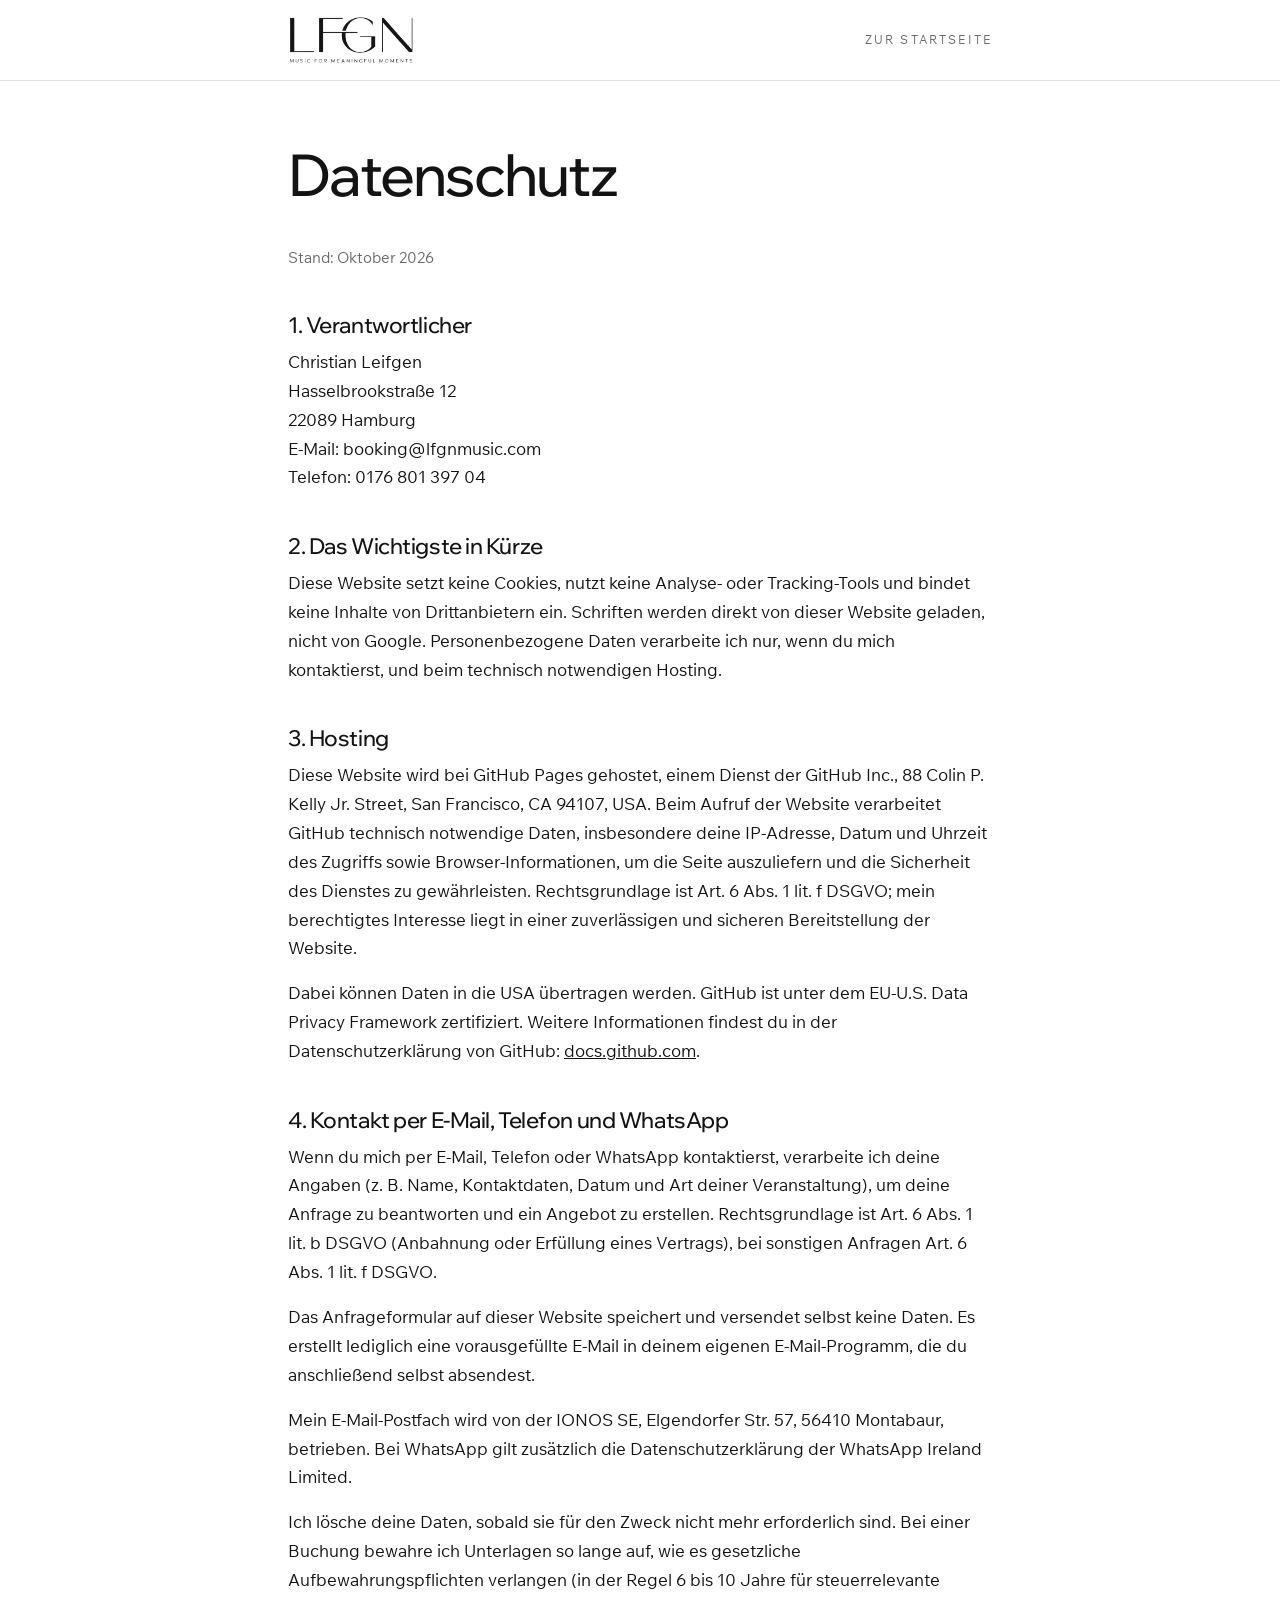
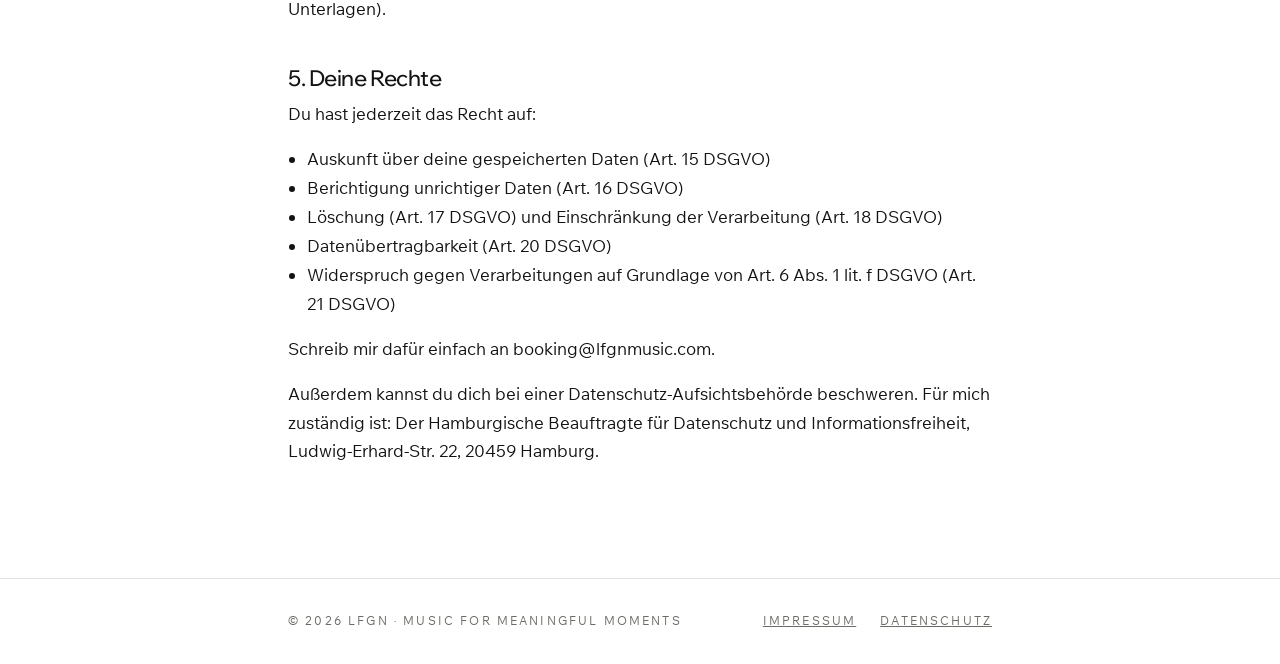
==== datenschutz.html @ 6d60453e "Impressum und Datenschutzerklärung, Anfrageformular öffnet E-Mail Co-Authored-By: Claude Opus 5.5 <n" ====
<!doctype html>
<html lang="de">
<head>
<meta charset="utf-8">
<meta name="viewport" content="width=device-width, initial-scale=1">
<meta name="robots" content="noindex">
<title>Datenschutz · LFGN</title>
<link rel="stylesheet" href="fonts/fonts.css">
<style>
:root { --bg: #ffffff; --line: #e2e0da; --fg: #131313; --muted: #6d6b66; color-scheme: light; }
* { box-sizing: border-box; }
body { margin: 0; background: var(--bg); color: var(--fg); font: 400 1.0625rem/1.7 "Wix Madefor Text", "Helvetica Neue", Arial, sans-serif; }
.wrap { max-width: 46rem; margin: 0 auto; padding-left: max(16px, env(safe-area-inset-left, 0px)); padding-right: max(16px, env(safe-area-inset-right, 0px)); }
header { border-bottom: 1px solid var(--line); }
header .wrap { display: flex; align-items: center; justify-content: space-between; padding-block: 1rem; gap: 1rem; }
header img { height: 3rem; width: auto; display: block; }
header a.back { font-size: .75rem; letter-spacing: .18em; text-transform: uppercase; color: var(--muted); text-decoration: none; }
main { padding-block: 4rem 6rem; }
h1 { font: 500 clamp(2.4rem, 7vw, 3.6rem)/1.05 "Wix Madefor Display", "Helvetica Neue", Arial, sans-serif; letter-spacing: -.03em; margin: 0 0 2.5rem; }
h2 { font: 500 1.35rem/1.25 "Wix Madefor Display", "Helvetica Neue", Arial, sans-serif; letter-spacing: -.02em; margin: 2.5rem 0 .6rem; }
p, ul { margin: 0 0 1rem; } ul { padding-left: 1.2rem; }
a { color: inherit; }
.muted { color: var(--muted); font-size: .95rem; }
footer { border-top: 1px solid var(--line); padding-block: 2rem; color: var(--muted); font-size: .75rem; letter-spacing: .18em; text-transform: uppercase; }
footer .wrap { display: flex; flex-wrap: wrap; gap: 1rem 2rem; justify-content: space-between; }
footer nav { display: flex; gap: 1.5rem; }
</style>
</head>
<body>
<header><div class="wrap"><a href="index.html" aria-label="LFGN Startseite"><img src="logo-dark.png" alt="LFGN"></a><a class="back" href="index.html">Zur Startseite</a></div></header>
<main><div class="wrap">
<h1>Datenschutz</h1>
<p class="muted">Stand: Oktober 2026</p>
<h2>1. Verantwortlicher</h2>
<p>Christian Leifgen<br>Hasselbrookstraße 12<br>22089 Hamburg<br>E-Mail: booking@lfgnmusic.com<br>Telefon: 0176 801 397 04</p>
<h2>2. Das Wichtigste in Kürze</h2>
<p>Diese Website setzt keine Cookies, nutzt keine Analyse- oder Tracking-Tools und bindet keine Inhalte von Drittanbietern ein. Schriften werden direkt von dieser Website geladen, nicht von Google. Personenbezogene Daten verarbeite ich nur, wenn du mich kontaktierst, und beim technisch notwendigen Hosting.</p>
<h2>3. Hosting</h2>
<p>Diese Website wird bei GitHub Pages gehostet, einem Dienst der GitHub Inc., 88 Colin P. Kelly Jr. Street, San Francisco, CA 94107, USA. Beim Aufruf der Website verarbeitet GitHub technisch notwendige Daten, insbesondere deine IP-Adresse, Datum und Uhrzeit des Zugriffs sowie Browser-Informationen, um die Seite auszuliefern und die Sicherheit des Dienstes zu gewährleisten. Rechtsgrundlage ist Art. 6 Abs. 1 lit. f DSGVO; mein berechtigtes Interesse liegt in einer zuverlässigen und sicheren Bereitstellung der Website.</p>
<p>Dabei können Daten in die USA übertragen werden. GitHub ist unter dem EU-U.S. Data Privacy Framework zertifiziert. Weitere Informationen findest du in der Datenschutzerklärung von GitHub: <a href="https://docs.github.com/de/site-policy/privacy-policies/github-general-privacy-statement" rel="noopener">docs.github.com</a>.</p>
<h2>4. Kontakt per E-Mail, Telefon und WhatsApp</h2>
<p>Wenn du mich per E-Mail, Telefon oder WhatsApp kontaktierst, verarbeite ich deine Angaben (z. B. Name, Kontaktdaten, Datum und Art deiner Veranstaltung), um deine Anfrage zu beantworten und ein Angebot zu erstellen. Rechtsgrundlage ist Art. 6 Abs. 1 lit. b DSGVO (Anbahnung oder Erfüllung eines Vertrags), bei sonstigen Anfragen Art. 6 Abs. 1 lit. f DSGVO.</p>
<p>Das Anfrageformular auf dieser Website speichert und versendet selbst keine Daten. Es erstellt lediglich eine vorausgefüllte E-Mail in deinem eigenen E-Mail-Programm, die du anschließend selbst absendest.</p>
<p>Mein E-Mail-Postfach wird von der IONOS SE, Elgendorfer Str. 57, 56410 Montabaur, betrieben. Bei WhatsApp gilt zusätzlich die Datenschutzerklärung der WhatsApp Ireland Limited.</p>
<p>Ich lösche deine Daten, sobald sie für den Zweck nicht mehr erforderlich sind. Bei einer Buchung bewahre ich Unterlagen so lange auf, wie es gesetzliche Aufbewahrungspflichten verlangen (in der Regel 6 bis 10 Jahre für steuerrelevante Unterlagen).</p>
<h2>5. Deine Rechte</h2>
<p>Du hast jederzeit das Recht auf:</p>
<ul>
<li>Auskunft über deine gespeicherten Daten (Art. 15 DSGVO)</li>
<li>Berichtigung unrichtiger Daten (Art. 16 DSGVO)</li>
<li>Löschung (Art. 17 DSGVO) und Einschränkung der Verarbeitung (Art. 18 DSGVO)</li>
<li>Datenübertragbarkeit (Art. 20 DSGVO)</li>
<li>Widerspruch gegen Verarbeitungen auf Grundlage von Art. 6 Abs. 1 lit. f DSGVO (Art. 21 DSGVO)</li>
</ul>
<p>Schreib mir dafür einfach an booking@lfgnmusic.com.</p>
<p>Außerdem kannst du dich bei einer Datenschutz-Aufsichtsbehörde beschweren. Für mich zuständig ist: Der Hamburgische Beauftragte für Datenschutz und Informationsfreiheit, Ludwig-Erhard-Str. 22, 20459 Hamburg.</p>
</div></main>
<footer><div class="wrap"><span>© 2026 LFGN · Music for meaningful moments</span><nav><a href="impressum.html">Impressum</a><a href="datenschutz.html">Datenschutz</a></nav></div></footer>
</body>
</html>
---- fonts/fonts.css ----
/* latin-ext */
@font-face {
  font-family: 'Newsreader';
  font-style: italic;
  font-weight: 400;
  font-display: swap;
  src: url(Newsreader-italic-400-latin-ext.woff2) format('woff2');
  unicode-range: U+0100-02BA, U+02BD-02C5, U+02C7-02CC, U+02CE-02D7, U+02DD-02FF, U+0304, U+0308, U+0329, U+1D00-1DBF, U+1E00-1E9F, U+1EF2-1EFF, U+2020, U+20A0-20AB, U+20AD-20C4, U+2113, U+2C60-2C7F, U+A720-A7FF;
}
/* latin */
@font-face {
  font-family: 'Newsreader';
  font-style: italic;
  font-weight: 400;
  font-display: swap;
  src: url(Newsreader-italic-400-latin.woff2) format('woff2');
  unicode-range: U+0000-00FF, U+0131, U+0152-0153, U+02BB-02BC, U+02C6, U+02DA, U+02DC, U+0304, U+0308, U+0329, U+2000-206F, U+20AC, U+2122, U+2191, U+2193, U+2212, U+2215, U+FEFF, U+FFFD;
}
/* latin-ext */
@font-face {
  font-family: 'Wix Madefor Display';
  font-style: normal;
  font-weight: 400;
  font-display: swap;
  src: url(WixMadeforDisplay-normal-400-latin-ext.woff2) format('woff2');
  unicode-range: U+0100-02BA, U+02BD-02C5, U+02C7-02CC, U+02CE-02D7, U+02DD-02FF, U+0304, U+0308, U+0329, U+1D00-1DBF, U+1E00-1E9F, U+1EF2-1EFF, U+2020, U+20A0-20AB, U+20AD-20C4, U+2113, U+2C60-2C7F, U+A720-A7FF;
}
/* latin */
@font-face {
  font-family: 'Wix Madefor Display';
  font-style: normal;
  font-weight: 400;
  font-display: swap;
  src: url(WixMadeforDisplay-normal-400-latin.woff2) format('woff2');
  unicode-range: U+0000-00FF, U+0131, U+0152-0153, U+02BB-02BC, U+02C6, U+02DA, U+02DC, U+0304, U+0308, U+0329, U+2000-206F, U+20AC, U+2122, U+2191, U+2193, U+2212, U+2215, U+FEFF, U+FFFD;
}
/* latin-ext */
@font-face {
  font-family: 'Wix Madefor Display';
  font-style: normal;
  font-weight: 500;
  font-display: swap;
  src: url(WixMadeforDisplay-normal-500-latin-ext.woff2) format('woff2');
  unicode-range: U+0100-02BA, U+02BD-02C5, U+02C7-02CC, U+02CE-02D7, U+02DD-02FF, U+0304, U+0308, U+0329, U+1D00-1DBF, U+1E00-1E9F, U+1EF2-1EFF, U+2020, U+20A0-20AB, U+20AD-20C4, U+2113, U+2C60-2C7F, U+A720-A7FF;
}
/* latin */
@font-face {
  font-family: 'Wix Madefor Display';
  font-style: normal;
  font-weight: 500;
  font-display: swap;
  src: url(WixMadeforDisplay-normal-500-latin.woff2) format('woff2');
  unicode-range: U+0000-00FF, U+0131, U+0152-0153, U+02BB-02BC, U+02C6, U+02DA, U+02DC, U+0304, U+0308, U+0329, U+2000-206F, U+20AC, U+2122, U+2191, U+2193, U+2212, U+2215, U+FEFF, U+FFFD;
}
/* latin-ext */
@font-face {
  font-family: 'Wix Madefor Text';
  font-style: normal;
  font-weight: 400;
  font-display: swap;
  src: url(WixMadeforText-normal-400-latin-ext.woff2) format('woff2');
  unicode-range: U+0100-02BA, U+02BD-02C5, U+02C7-02CC, U+02CE-02D7, U+02DD-02FF, U+0304, U+0308, U+0329, U+1D00-1DBF, U+1E00-1E9F, U+1EF2-1EFF, U+2020, U+20A0-20AB, U+20AD-20C4, U+2113, U+2C60-2C7F, U+A720-A7FF;
}
/* latin */
@font-face {
  font-family: 'Wix Madefor Text';
  font-style: normal;
  font-weight: 400;
  font-display: swap;
  src: url(WixMadeforText-normal-400-latin.woff2) format('woff2');
  unicode-range: U+0000-00FF, U+0131, U+0152-0153, U+02BB-02BC, U+02C6, U+02DA, U+02DC, U+0304, U+0308, U+0329, U+2000-206F, U+20AC, U+2122, U+2191, U+2193, U+2212, U+2215, U+FEFF, U+FFFD;
}
/* latin-ext */
@font-face {
  font-family: 'Wix Madefor Text';
  font-style: normal;
  font-weight: 500;
  font-display: swap;
  src: url(WixMadeforText-normal-500-latin-ext.woff2) format('woff2');
  unicode-range: U+0100-02BA, U+02BD-02C5, U+02C7-02CC, U+02CE-02D7, U+02DD-02FF, U+0304, U+0308, U+0329, U+1D00-1DBF, U+1E00-1E9F, U+1EF2-1EFF, U+2020, U+20A0-20AB, U+20AD-20C4, U+2113, U+2C60-2C7F, U+A720-A7FF;
}
/* latin */
@font-face {
  font-family: 'Wix Madefor Text';
  font-style: normal;
  font-weight: 500;
  font-display: swap;
  src: url(WixMadeforText-normal-500-latin.woff2) format('woff2');
  unicode-range: U+0000-00FF, U+0131, U+0152-0153, U+02BB-02BC, U+02C6, U+02DA, U+02DC, U+0304, U+0308, U+0329, U+2000-206F, U+20AC, U+2122, U+2191, U+2193, U+2212, U+2215, U+FEFF, U+FFFD;
}
/* latin-ext */
@font-face {
  font-family: 'Wix Madefor Text';
  font-style: normal;
  font-weight: 600;
  font-display: swap;
  src: url(WixMadeforText-normal-600-latin-ext.woff2) format('woff2');
  unicode-range: U+0100-02BA, U+02BD-02C5, U+02C7-02CC, U+02CE-02D7, U+02DD-02FF, U+0304, U+0308, U+0329, U+1D00-1DBF, U+1E00-1E9F, U+1EF2-1EFF, U+2020, U+20A0-20AB, U+20AD-20C4, U+2113, U+2C60-2C7F, U+A720-A7FF;
}
/* latin */
@font-face {
  font-family: 'Wix Madefor Text';
  font-style: normal;
  font-weight: 600;
  font-display: swap;
  src: url(WixMadeforText-normal-600-latin.woff2) format('woff2');
  unicode-range: U+0000-00FF, U+0131, U+0152-0153, U+02BB-02BC, U+02C6, U+02DA, U+02DC, U+0304, U+0308, U+0329, U+2000-206F, U+20AC, U+2122, U+2191, U+2193, U+2212, U+2215, U+FEFF, U+FFFD;
}
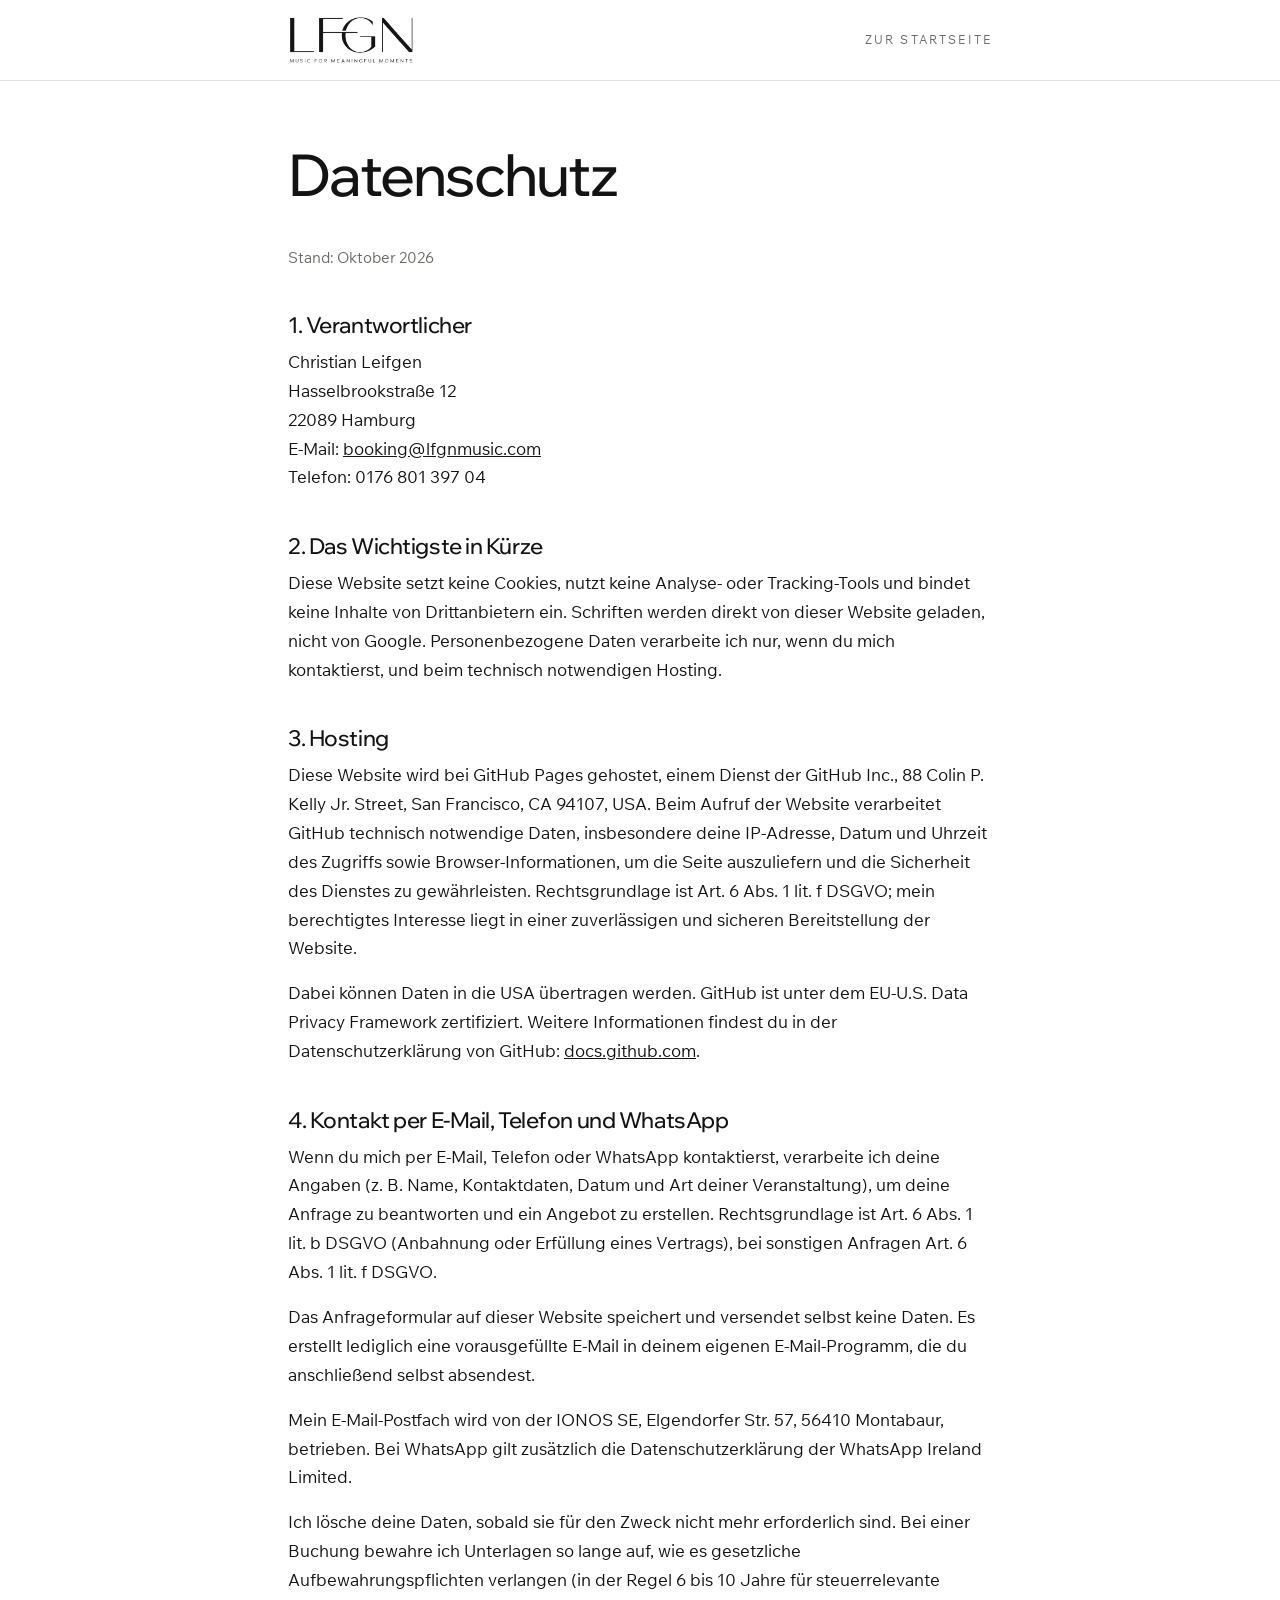
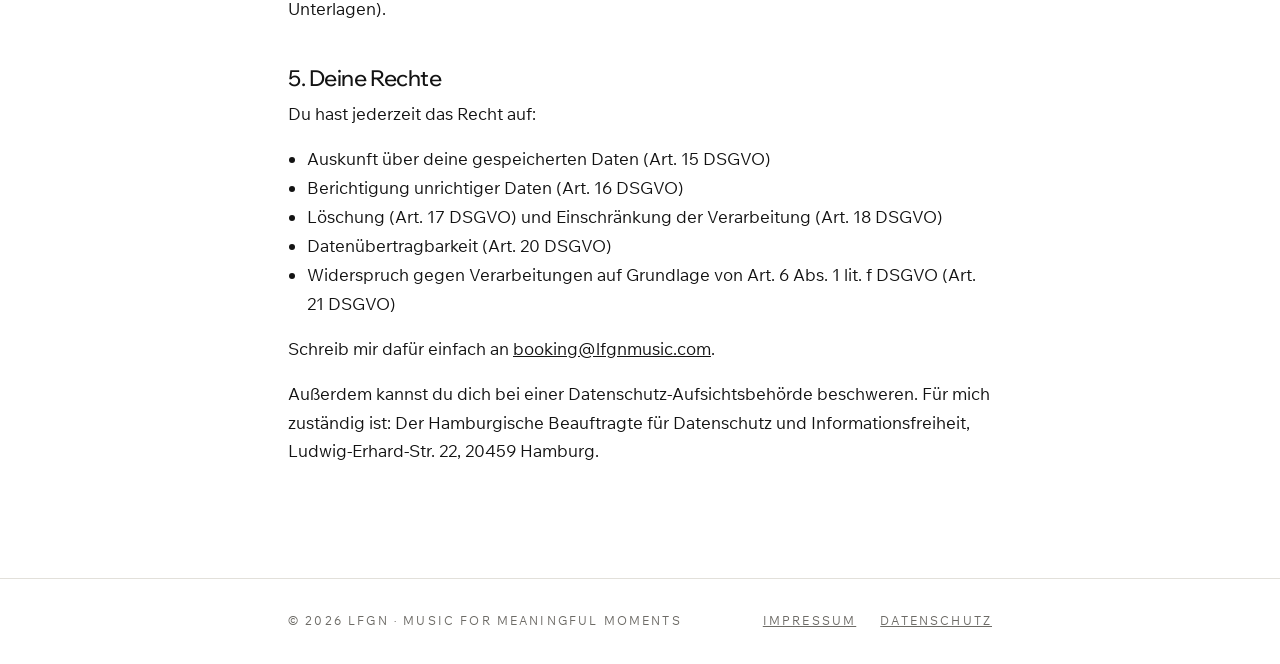
==== commit 6ddcf81e: "E-Mail in Impressum und Datenschutz verlinkt Co-Authored-By: Claude Opus 5.5 <noreply@anthropic.com>" ====
--- a/datenschutz.html
+++ b/datenschutz.html
@@ -32,7 +32,7 @@
 <h1>Datenschutz</h1>
 <p class="muted">Stand: Oktober 2026</p>
 <h2>1. Verantwortlicher</h2>
-<p>Christian Leifgen<br>Hasselbrookstraße 12<br>22089 Hamburg<br>E-Mail: booking@lfgnmusic.com<br>Telefon: 0176 801 397 04</p>
+<p>Christian Leifgen<br>Hasselbrookstraße 12<br>22089 Hamburg<br>E-Mail: <a href="mailto:booking@lfgnmusic.com">booking@lfgnmusic.com</a><br>Telefon: 0176 801 397 04</p>
 <h2>2. Das Wichtigste in Kürze</h2>
 <p>Diese Website setzt keine Cookies, nutzt keine Analyse- oder Tracking-Tools und bindet keine Inhalte von Drittanbietern ein. Schriften werden direkt von dieser Website geladen, nicht von Google. Personenbezogene Daten verarbeite ich nur, wenn du mich kontaktierst, und beim technisch notwendigen Hosting.</p>
 <h2>3. Hosting</h2>
@@ -52,7 +52,7 @@
 <li>Datenübertragbarkeit (Art. 20 DSGVO)</li>
 <li>Widerspruch gegen Verarbeitungen auf Grundlage von Art. 6 Abs. 1 lit. f DSGVO (Art. 21 DSGVO)</li>
 </ul>
-<p>Schreib mir dafür einfach an booking@lfgnmusic.com.</p>
+<p>Schreib mir dafür einfach an <a href="mailto:booking@lfgnmusic.com">booking@lfgnmusic.com</a>.</p>
 <p>Außerdem kannst du dich bei einer Datenschutz-Aufsichtsbehörde beschweren. Für mich zuständig ist: Der Hamburgische Beauftragte für Datenschutz und Informationsfreiheit, Ludwig-Erhard-Str. 22, 20459 Hamburg.</p>
 </div></main>
 <footer><div class="wrap"><span>© 2026 LFGN · Music for meaningful moments</span><nav><a href="impressum.html">Impressum</a><a href="datenschutz.html">Datenschutz</a></nav></div></footer>
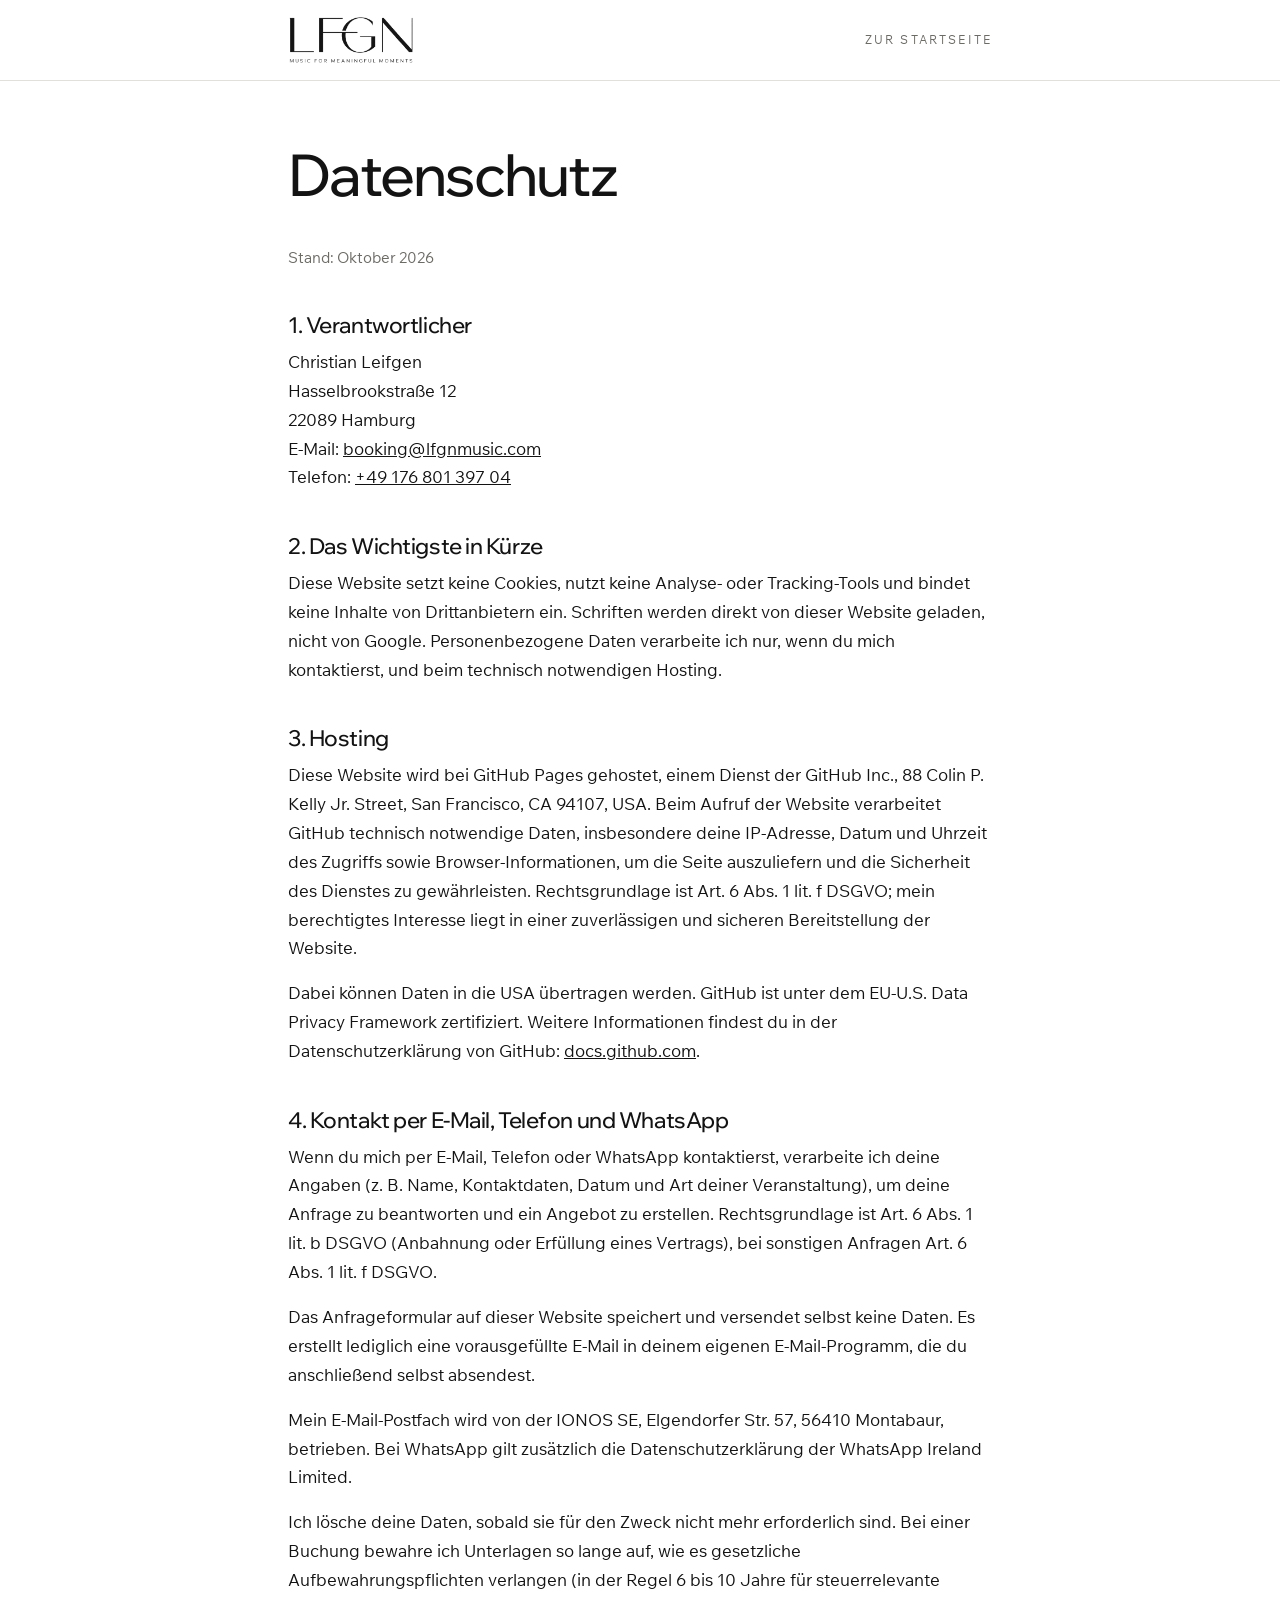
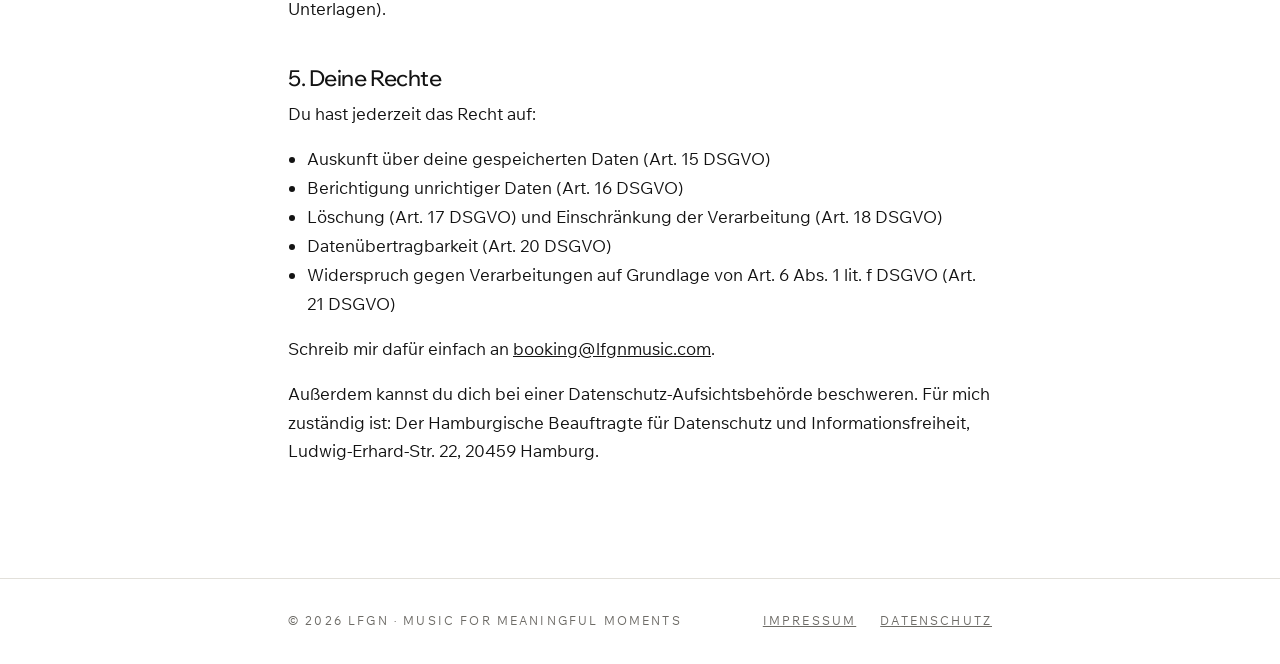
==== commit 1d589e85: "Telefonnummer international mit +49 Co-Authored-By: Claude Opus 5.5 <noreply@anthropic.com> Claude-S" ====
--- a/datenschutz.html
+++ b/datenschutz.html
@@ -32,7 +32,7 @@
 <h1>Datenschutz</h1>
 <p class="muted">Stand: Oktober 2026</p>
 <h2>1. Verantwortlicher</h2>
-<p>Christian Leifgen<br>Hasselbrookstraße 12<br>22089 Hamburg<br>E-Mail: <a href="mailto:booking@lfgnmusic.com">booking@lfgnmusic.com</a><br>Telefon: 0176 801 397 04</p>
+<p>Christian Leifgen<br>Hasselbrookstraße 12<br>22089 Hamburg<br>E-Mail: <a href="mailto:booking@lfgnmusic.com">booking@lfgnmusic.com</a><br>Telefon: <a href="tel:+4917680139704">+49 176 801 397 04</a></p>
 <h2>2. Das Wichtigste in Kürze</h2>
 <p>Diese Website setzt keine Cookies, nutzt keine Analyse- oder Tracking-Tools und bindet keine Inhalte von Drittanbietern ein. Schriften werden direkt von dieser Website geladen, nicht von Google. Personenbezogene Daten verarbeite ich nur, wenn du mich kontaktierst, und beim technisch notwendigen Hosting.</p>
 <h2>3. Hosting</h2>
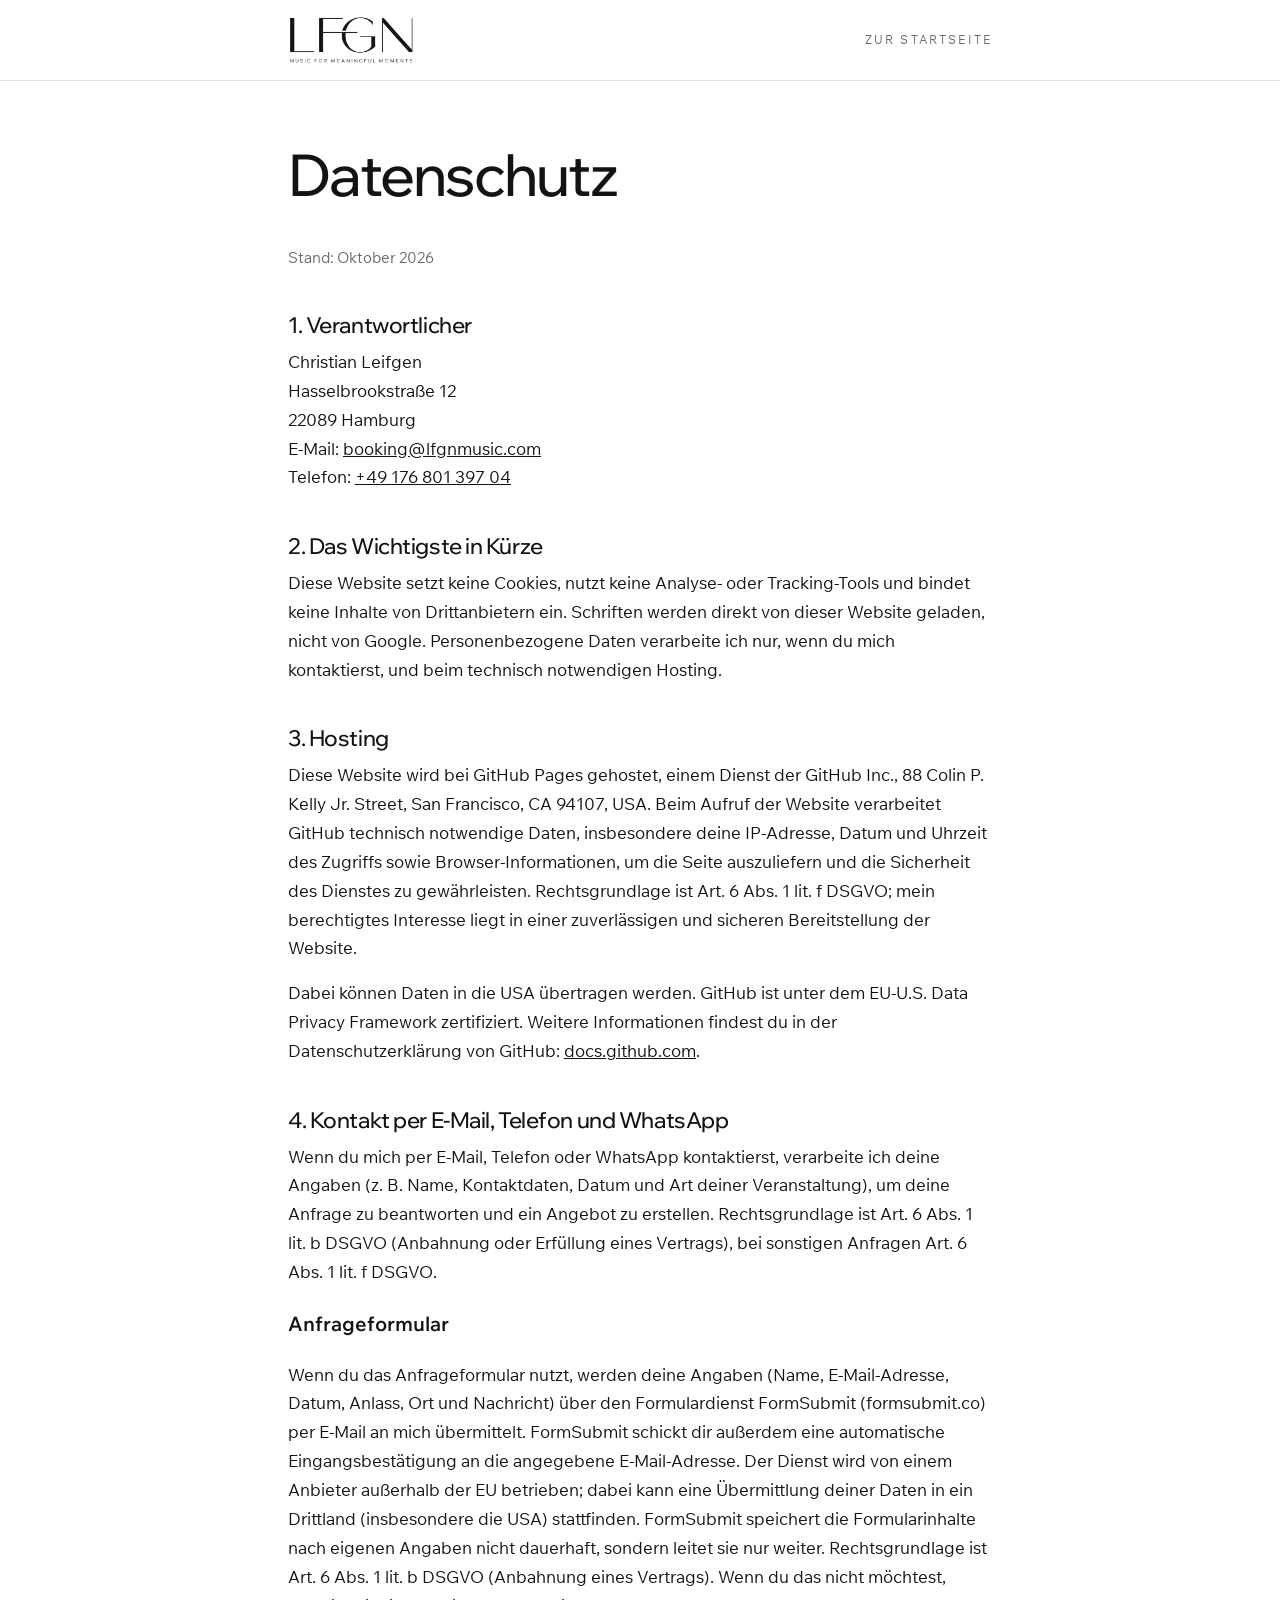
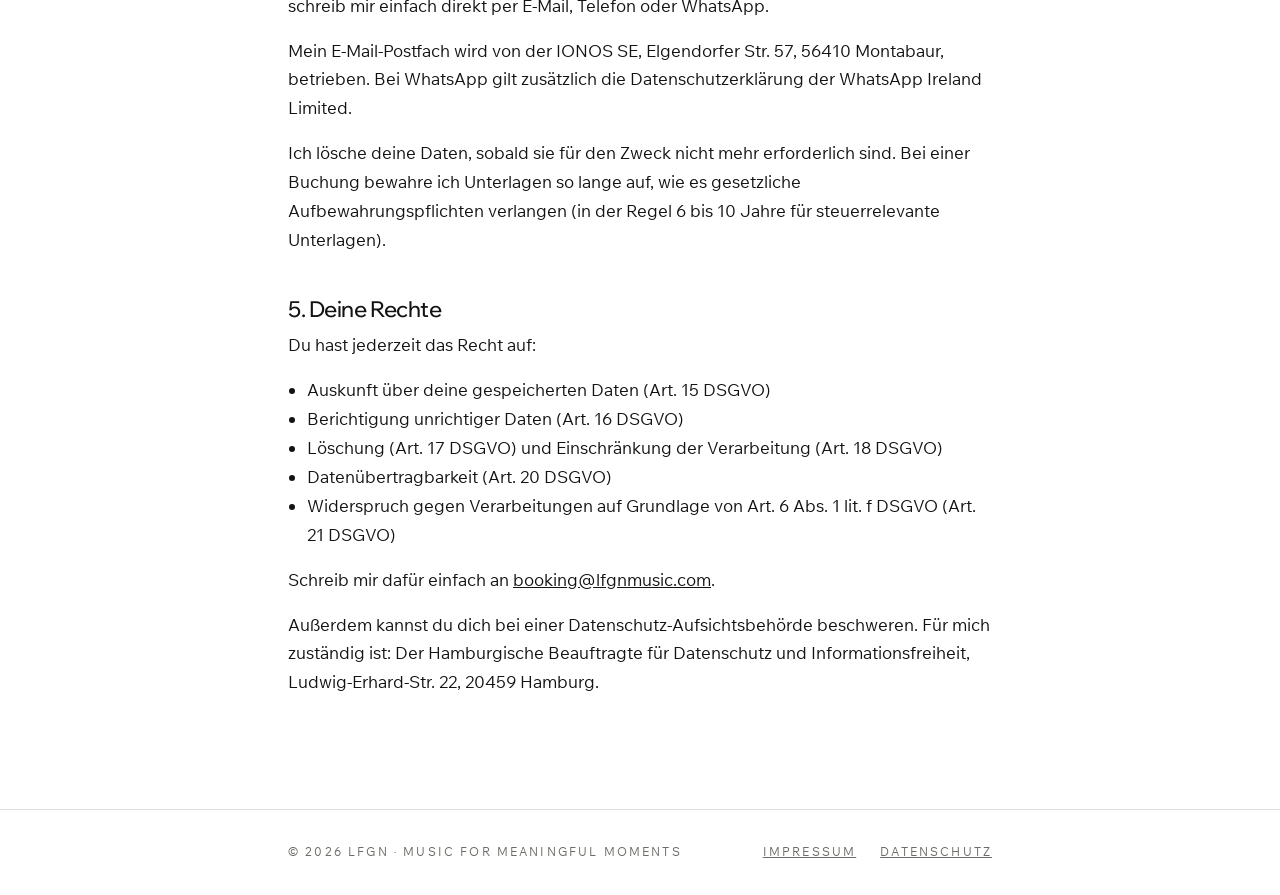
==== commit 4c9db241: "Anfrageformular sendet direkt (FormSubmit) mit Übersicht, Bestätigung und Eingangsbestätigung per Ma" ====
--- a/datenschutz.html
+++ b/datenschutz.html
@@ -40,7 +40,8 @@
 <p>Dabei können Daten in die USA übertragen werden. GitHub ist unter dem EU-U.S. Data Privacy Framework zertifiziert. Weitere Informationen findest du in der Datenschutzerklärung von GitHub: <a href="https://docs.github.com/de/site-policy/privacy-policies/github-general-privacy-statement" rel="noopener">docs.github.com</a>.</p>
 <h2>4. Kontakt per E-Mail, Telefon und WhatsApp</h2>
 <p>Wenn du mich per E-Mail, Telefon oder WhatsApp kontaktierst, verarbeite ich deine Angaben (z. B. Name, Kontaktdaten, Datum und Art deiner Veranstaltung), um deine Anfrage zu beantworten und ein Angebot zu erstellen. Rechtsgrundlage ist Art. 6 Abs. 1 lit. b DSGVO (Anbahnung oder Erfüllung eines Vertrags), bei sonstigen Anfragen Art. 6 Abs. 1 lit. f DSGVO.</p>
-<p>Das Anfrageformular auf dieser Website speichert und versendet selbst keine Daten. Es erstellt lediglich eine vorausgefüllte E-Mail in deinem eigenen E-Mail-Programm, die du anschließend selbst absendest.</p>
+<h3>Anfrageformular</h3>
+<p>Wenn du das Anfrageformular nutzt, werden deine Angaben (Name, E-Mail-Adresse, Datum, Anlass, Ort und Nachricht) über den Formulardienst FormSubmit (formsubmit.co) per E-Mail an mich übermittelt. FormSubmit schickt dir außerdem eine automatische Eingangsbestätigung an die angegebene E-Mail-Adresse. Der Dienst wird von einem Anbieter außerhalb der EU betrieben; dabei kann eine Übermittlung deiner Daten in ein Drittland (insbesondere die USA) stattfinden. FormSubmit speichert die Formularinhalte nach eigenen Angaben nicht dauerhaft, sondern leitet sie nur weiter. Rechtsgrundlage ist Art. 6 Abs. 1 lit. b DSGVO (Anbahnung eines Vertrags). Wenn du das nicht möchtest, schreib mir einfach direkt per E-Mail, Telefon oder WhatsApp.</p>
 <p>Mein E-Mail-Postfach wird von der IONOS SE, Elgendorfer Str. 57, 56410 Montabaur, betrieben. Bei WhatsApp gilt zusätzlich die Datenschutzerklärung der WhatsApp Ireland Limited.</p>
 <p>Ich lösche deine Daten, sobald sie für den Zweck nicht mehr erforderlich sind. Bei einer Buchung bewahre ich Unterlagen so lange auf, wie es gesetzliche Aufbewahrungspflichten verlangen (in der Regel 6 bis 10 Jahre für steuerrelevante Unterlagen).</p>
 <h2>5. Deine Rechte</h2>
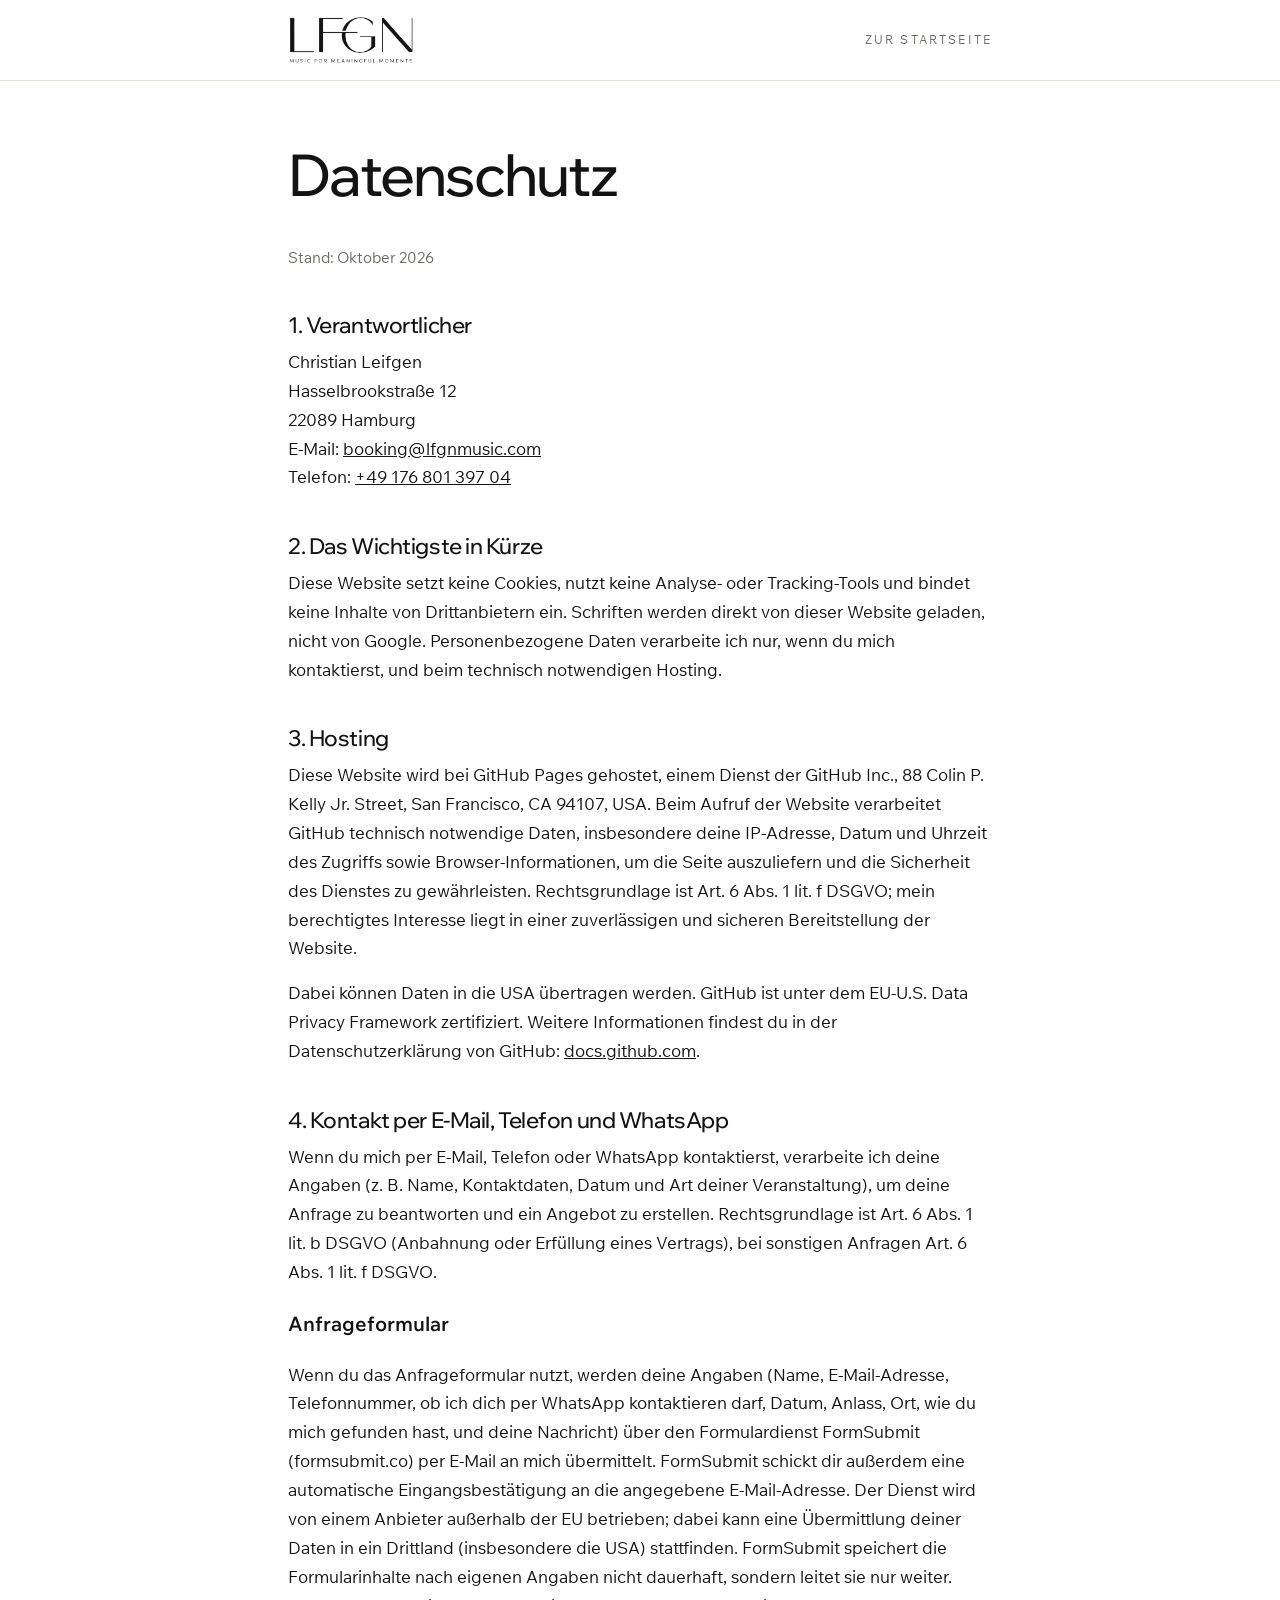
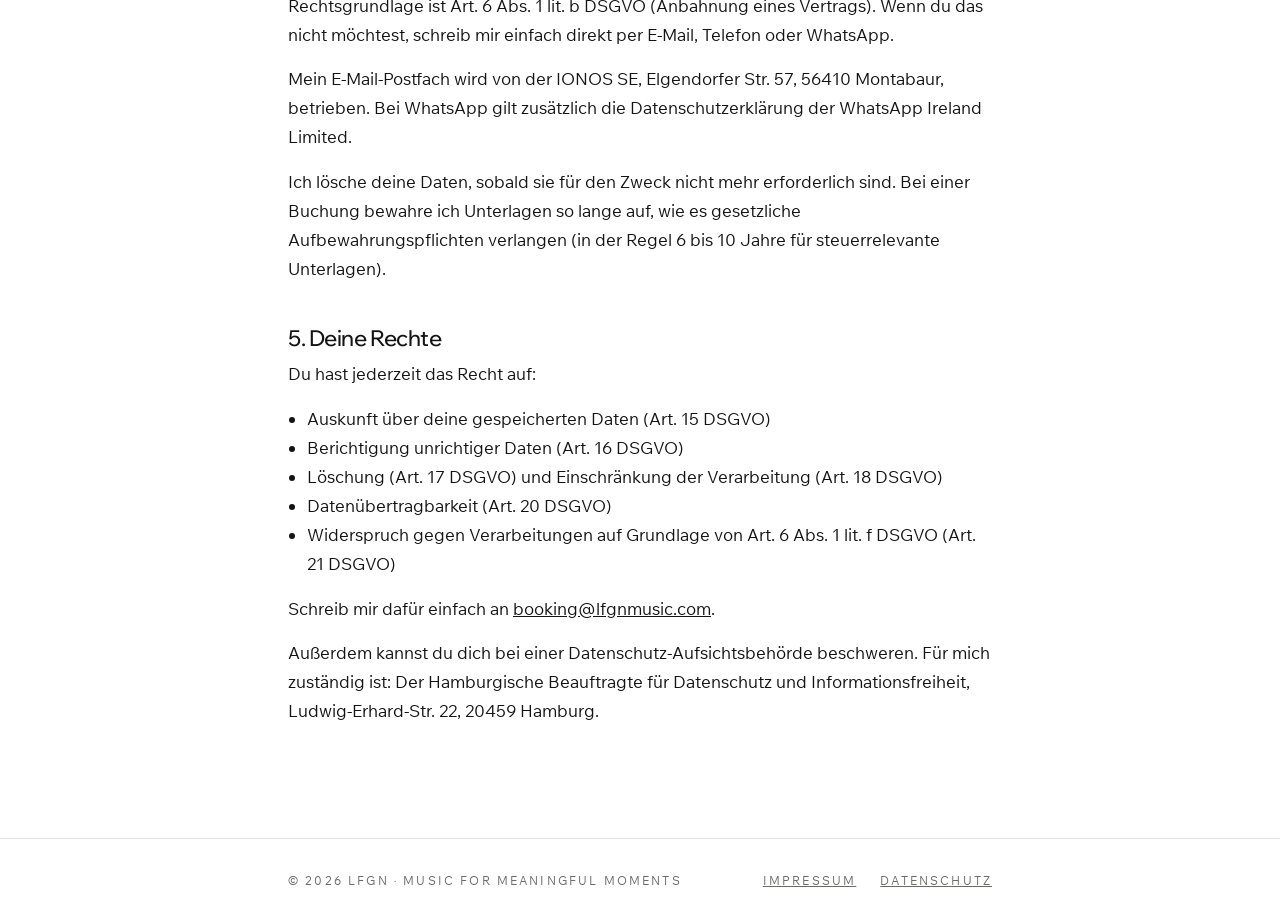
==== commit 0c50a35b: "Formular: Telefon, WhatsApp-Frage, Gefunden durch, Datenschutz-Checkbox, alle Felder erforderlich Co" ====
--- a/datenschutz.html
+++ b/datenschutz.html
@@ -41,7 +41,7 @@
 <h2>4. Kontakt per E-Mail, Telefon und WhatsApp</h2>
 <p>Wenn du mich per E-Mail, Telefon oder WhatsApp kontaktierst, verarbeite ich deine Angaben (z. B. Name, Kontaktdaten, Datum und Art deiner Veranstaltung), um deine Anfrage zu beantworten und ein Angebot zu erstellen. Rechtsgrundlage ist Art. 6 Abs. 1 lit. b DSGVO (Anbahnung oder Erfüllung eines Vertrags), bei sonstigen Anfragen Art. 6 Abs. 1 lit. f DSGVO.</p>
 <h3>Anfrageformular</h3>
-<p>Wenn du das Anfrageformular nutzt, werden deine Angaben (Name, E-Mail-Adresse, Datum, Anlass, Ort und Nachricht) über den Formulardienst FormSubmit (formsubmit.co) per E-Mail an mich übermittelt. FormSubmit schickt dir außerdem eine automatische Eingangsbestätigung an die angegebene E-Mail-Adresse. Der Dienst wird von einem Anbieter außerhalb der EU betrieben; dabei kann eine Übermittlung deiner Daten in ein Drittland (insbesondere die USA) stattfinden. FormSubmit speichert die Formularinhalte nach eigenen Angaben nicht dauerhaft, sondern leitet sie nur weiter. Rechtsgrundlage ist Art. 6 Abs. 1 lit. b DSGVO (Anbahnung eines Vertrags). Wenn du das nicht möchtest, schreib mir einfach direkt per E-Mail, Telefon oder WhatsApp.</p>
+<p>Wenn du das Anfrageformular nutzt, werden deine Angaben (Name, E-Mail-Adresse, Telefonnummer, ob ich dich per WhatsApp kontaktieren darf, Datum, Anlass, Ort, wie du mich gefunden hast, und deine Nachricht) über den Formulardienst FormSubmit (formsubmit.co) per E-Mail an mich übermittelt. FormSubmit schickt dir außerdem eine automatische Eingangsbestätigung an die angegebene E-Mail-Adresse. Der Dienst wird von einem Anbieter außerhalb der EU betrieben; dabei kann eine Übermittlung deiner Daten in ein Drittland (insbesondere die USA) stattfinden. FormSubmit speichert die Formularinhalte nach eigenen Angaben nicht dauerhaft, sondern leitet sie nur weiter. Rechtsgrundlage ist Art. 6 Abs. 1 lit. b DSGVO (Anbahnung eines Vertrags). Wenn du das nicht möchtest, schreib mir einfach direkt per E-Mail, Telefon oder WhatsApp.</p>
 <p>Mein E-Mail-Postfach wird von der IONOS SE, Elgendorfer Str. 57, 56410 Montabaur, betrieben. Bei WhatsApp gilt zusätzlich die Datenschutzerklärung der WhatsApp Ireland Limited.</p>
 <p>Ich lösche deine Daten, sobald sie für den Zweck nicht mehr erforderlich sind. Bei einer Buchung bewahre ich Unterlagen so lange auf, wie es gesetzliche Aufbewahrungspflichten verlangen (in der Regel 6 bis 10 Jahre für steuerrelevante Unterlagen).</p>
 <h2>5. Deine Rechte</h2>
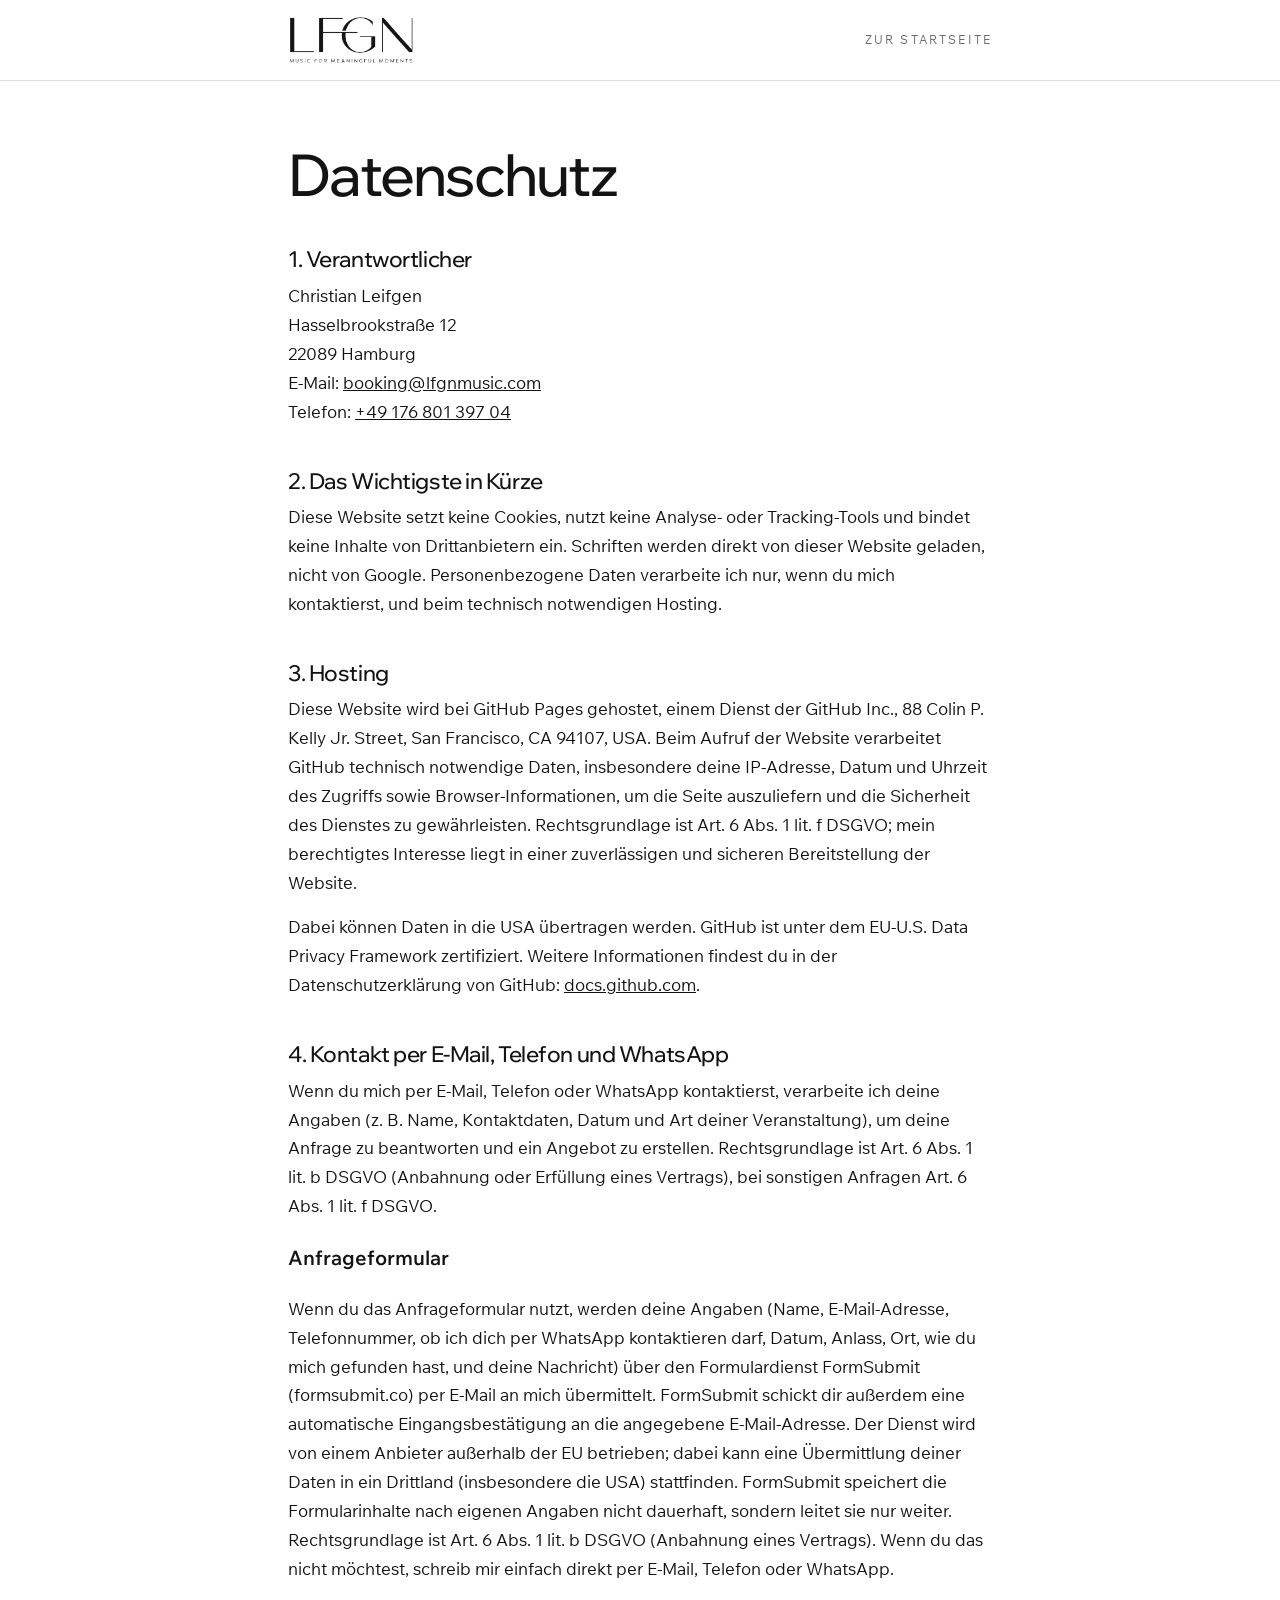
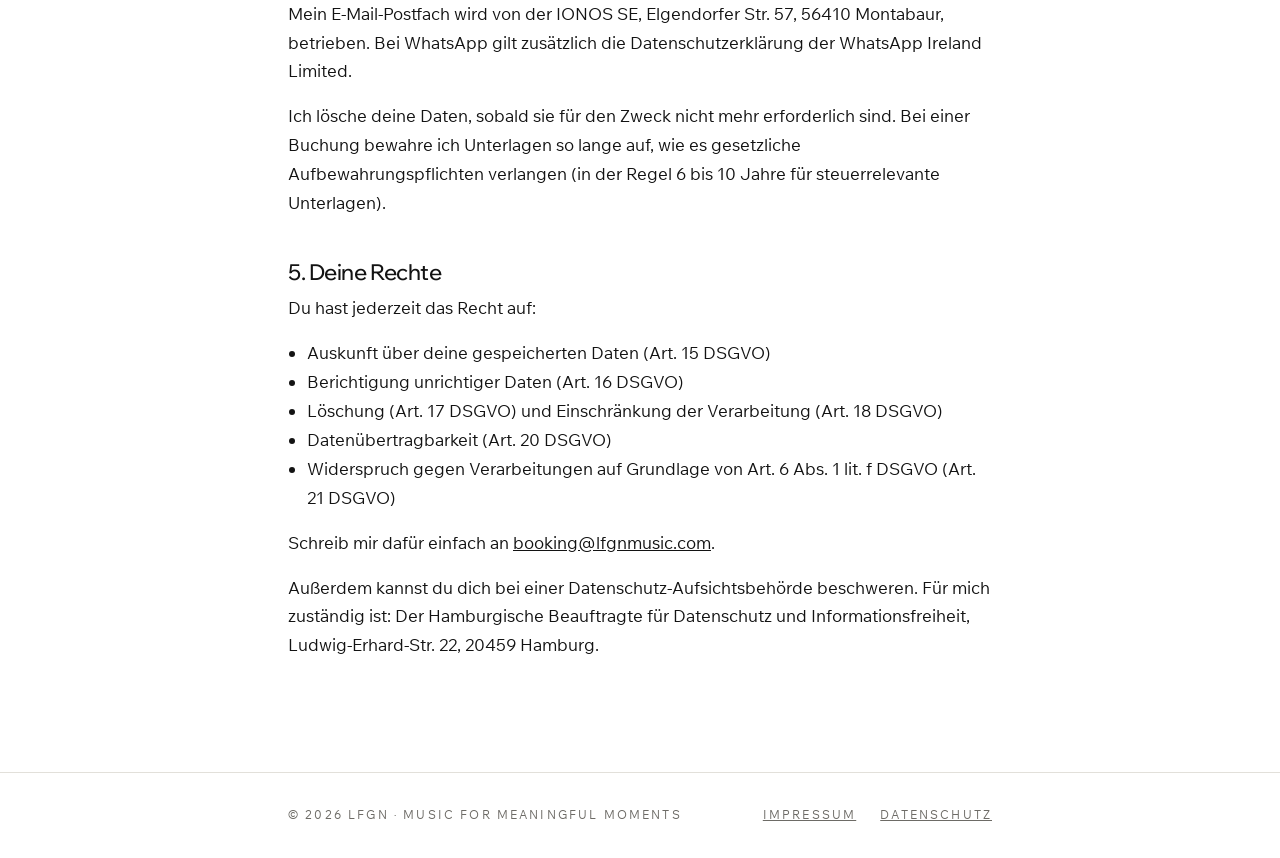
==== commit bbd48bc3: "Datenschutz: Stand-Angabe entfernt Co-Authored-By: Claude Opus 5.5 <noreply@anthropic.com> Claude-Se" ====
--- a/datenschutz.html
+++ b/datenschutz.html
@@ -30,7 +30,6 @@
 <header><div class="wrap"><a href="index.html" aria-label="LFGN Startseite"><img src="logo-dark.png" alt="LFGN"></a><a class="back" href="index.html">Zur Startseite</a></div></header>
 <main><div class="wrap">
 <h1>Datenschutz</h1>
-<p class="muted">Stand: Oktober 2026</p>
 <h2>1. Verantwortlicher</h2>
 <p>Christian Leifgen<br>Hasselbrookstraße 12<br>22089 Hamburg<br>E-Mail: <a href="mailto:booking@lfgnmusic.com">booking@lfgnmusic.com</a><br>Telefon: <a href="tel:+4917680139704">+49 176 801 397 04</a></p>
 <h2>2. Das Wichtigste in Kürze</h2>
